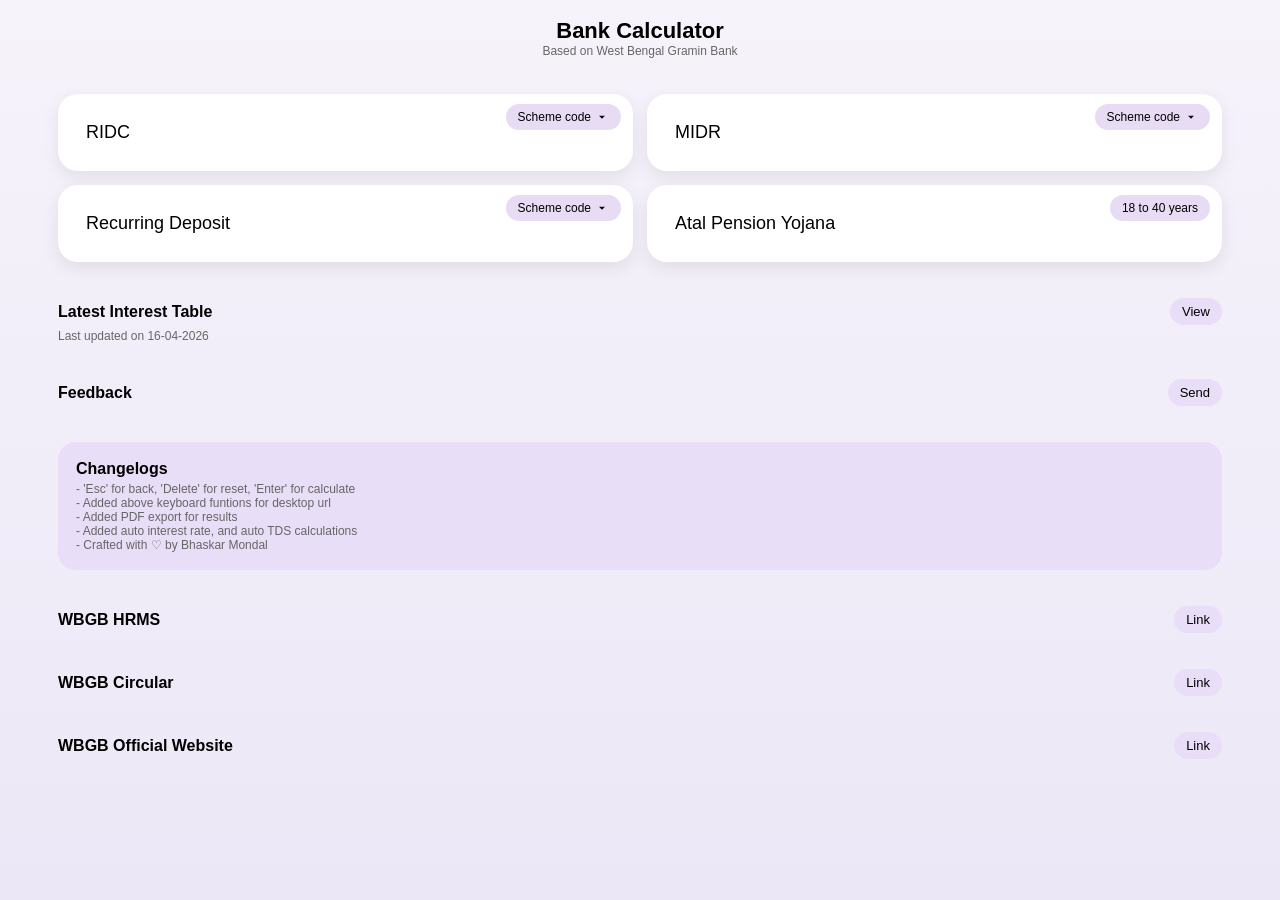
==== index.html @ 8369c268 "Update index.html" ====
<!DOCTYPE html>
<html lang="en">
<head>
<meta charset="UTF-8">
<meta name="viewport" content="width=device-width, initial-scale=1.0">
<title>Bank Calculator</title>

<link rel="stylesheet" href="style/style.css">

<style>
/* Optional: keep slight disabled look */
.option{
    cursor:pointer;
}
/* ======================
INDEX DESKTOP LAYOUT
====================== */

@media (min-width: 1024px){

    body{
        max-width: 1200px;
        margin: auto;
    }  
}
</style>

</head>

<body>

<!-- HEADER -->
<div class="section">
    <div class="banner-title">Bank Calculator</div>
    <div class="subtitle">Based on West Bengal Gramin Bank</div>
</div>

<!-- CALCULATORS -->
<div class="section">
<div class="grid">

    <!-- RIDC -->
    <div class="card-wrapper">
        <a href="ridc.html" class="card">RIDC</a>

        <div class="scheme-chip" onclick="openScheme('RIDC')">
            <span class="label">
                Scheme code
                <svg viewBox="0 0 24 24">
                    <path d="M7 10l5 5 5-5z"></path>
                </svg>
            </span>
        </div>
    </div>

    <!-- MIDR -->
    <div class="card-wrapper">
        <a href="midr.html" class="card">MIDR</a>

        <div class="scheme-chip" onclick="openScheme('MIDR')">
            <span class="label">
                Scheme code
                <svg viewBox="0 0 24 24">
                    <path d="M7 10l5 5 5-5z"></path>
                </svg>
            </span>
        </div>
    </div>

    <!-- RD -->
    <div class="card-wrapper">
        <a href="rd.html" class="card">Recurring Deposit</a>

        <div class="scheme-chip" onclick="openScheme('RD')">
            <span class="label">
                Scheme code
                <svg viewBox="0 0 24 24">
                    <path d="M7 10l5 5 5-5z"></path>
                </svg>
            </span>
        </div>
    </div>

    <!-- APY -->
    <div class="card-wrapper">
        <a href="apy.html" class="card">Atal Pension Yojana</a>

        <div class="scheme-chip">
            <span class="label">18 to 40 years</span>
        </div>
    </div>

</div>
</div>

<!-- INTEREST -->
<div class="section">
    <div class="header-row">
        <div class="title">Latest Interest Table</div>
        <div class="chip" onclick="location.href='interest.html'">View</div>
    </div>
    <div class="ubtitle">Last updated on 16-04-2026</div>
</div>

<!-- FEEDBACK -->
<div class="section">
    <div class="header-row">
        <div class="title">Feedback</div>
        <div class="chip" onclick="location.href='feedback.html'">Send</div>
    </div>
</div>

<!-- CHANGELOGS-->
<div class="section">
    <div class="banner">
        <div class="title">Changelogs</div>
        <div class="ubtitle">
            - 'Esc' for back, 'Delete' for reset, 'Enter' for calculate <br>
            - Added above keyboard funtions for desktop url<br>
            - Added PDF export for results<br>
- Added auto interest rate, and auto TDS calculations<br>
- Crafted with ♡ by Bhaskar Mondal
        </div>
    </div>
</div>

<!-- LINKS -->
<div class="section">
    <div class="header-row">
        <div class="title">WBGB HRMS</div>
        <div class="chip" onclick="window.open('https://hrms.wbgb.bank.in:7506/WBGB/Login.aspx','_blank')">Link</div>
    </div>
</div>

<div class="section">
    <div class="header-row">
        <div class="title">WBGB Circular</div>
        <div class="chip" onclick="window.open('https://drive.google.com/drive/folders/1fTRfM4CqUoirLGzzQ8wpscdkHzXGnoaH','_blank')">Link</div>
    </div>
</div>

<div class="section">
    <div class="header-row">
        <div class="title">WBGB Official Website</div>
        <div class="chip" onclick="window.open('https://www.wbgb.bank.in/','_blank')">Link</div>
    </div>
</div>

<!-- MODAL -->
<div id="schemeModal" class="modal-home">
    <div class="modal-box-home" id="schemeList"></div>
</div>

<script src="script/script.js"></script>

<script>

const schemeData = {

    RIDC: [
        "<strong>TD001</strong> General",
        "<strong>TD002</strong> Staff",
        "<strong>TD003</strong> Senior Citizen",
        "<strong>TD004</strong> Ex-Staff Senior Citizen"
    ],

    MIDR: [
        "<strong>FD001</strong> General",
        "<strong>FD002</strong> Staff",
        "<strong>FD003</strong> Senior Citizen",
        "<strong>FD004</strong> Ex-Staff Senior Citizen"
    ],

    RD: [
        "<strong>RDNEW</strong> General",
        "<strong>RDNST</strong> Staff",
        "<strong>RDSCP</strong> Senior Citizen",
        "<strong>RDSTS</strong> Ex-Staff Senior Citizen"
    ]
};

function openScheme(type){

    let html = "";

    schemeData[type].forEach(val => {
        html += `<div class="option" onclick="closeScheme()">${val}</div>`;
    });

    document.getElementById("schemeList").innerHTML = html;

    schemeModal.style.display = "flex";
}

function closeScheme(){
    schemeModal.style.display = "none";
}

/* CLOSE ON OUTSIDE TAP */
schemeModal.onclick = function(e){
    if(e.target.id === "schemeModal"){
        closeScheme();
    }
};

</script>

</body>
</html>
---- style/style.css ----
body {
    margin: 0;
user-select: none;
    -webkit-user-select: none;
    font-family: 'Roboto', sans-serif;
    background: linear-gradient(180deg,#F6F3FB,#ECE7F6);
min-height: 100vh;
display: flex;
flex-direction: column;
}

.section {
    padding: 18px;
}

.maturity-row{
    position: relative;
    margin-bottom: 10px;
}

.share-btn{
    position: absolute;
    right: 0;
    top: 50%;
    transform: translateY(-69%);

    background:#E8DEF8;
    width:28px;
    height:27px;
    border-radius:50%;

    display:flex;
    align-items:center;
    justify-content:center;
    cursor:pointer;
}

.share-btn svg{
    width:15px;
    height:19px;
    fill:black;
}



..tds-label{
    color:#c62828; /* red */
    font-weight:500;
}

.gain{
    color:#2e7d32; /* green */
}

.loss{
    color:#c62828; /* red */
}

.strong{
    font-weight:700;
}

/* ===== UNIT BOX ===== */
.modal-home{
    position:absolute;
    inset:0;
    background:rgba(0,0,0,0.3);
    display:none;
    align-items:center;
    justify-content:center;
    padding:12px;
    z-index:1000;
}

.modal-box-home{
    background:#fff;
    border-radius:20px;
    width:79%;
    max-width:320px;
    padding:10px;
}
.input-select{
    flex:1.5;
    height:52px;
    padding: 0px 10px 0px 30px;
    border-radius:14px;
    border:1.5px solid #e0e0e0;
    background:#fafafa;
    display:flex;
    align-items:center;
    justify-content:space-between;
    font-size:16px;
    cursor:pointer;
    box-sizing:border-box;
    transform: translateY(3px);
}


/* TEXT */
.input-select span{
    display:flex;
    align-items:center;
}

/* ARROW */
.input-select svg{
    width:18px;
    height:18px;
    fill:#7a6aa6;
}

/* HIDE SELECT */
#unit{
    display:none;
}

/* ===== MODAL ===== */
.modal{
    position:absolute;
    inset:0;
    background:rgba(0,0,0,0.3);
    display:none;
    align-items:center;
    justify-content:right;
    padding:12px;
    z-index:1000;
}

.modal-box{
    background:#fff;
    border-radius:20px;
    width:50%;
    max-width:320px;
    padding:10px;
}

.option{
    display:flex;
    align-items:center;
    gap:12px;
    padding:16px;
    border-radius:14px;
}

.option.active{
    background:#E8DEF8;
    color:#4a3a9c;
}

.icon{
    width:22px;
    height:22px;
    visibility:hidden;
}

.option.active .icon{
    visibility:visible;
}

.icon svg{
    fill:#4a3a9c;
}

/* ===== MATURITY CHIP ===== */
.maturity-chip {
    background: #E8DEF8;
    color: black;
    padding: 5px 14px;
    border-radius: 20px;
    font-size: 13px;
    font-weight: 400;
    display: inline-block;
    margin-bottom: 10px;
}

/* GLOBAL TOUCH FIX */
html, body, * {
    -webkit-tap-highlight-color: transparent;
}

.card-wrapper {
position: relative;
}
.card {
    background: #FFF;
    padding: 28px;
    text-align: left;
    display: block;
    border-radius: 20px;
    text-decoration: none;
    color: #000;
    font-weight: 510;
    font-size: 18px;
    box-shadow: 0 6px 18px rgba(0,0,0,0.08);
    transition: 0.15s;
}

.card:active {
    transform: scale(0.96);
}

.card.disabled {
    opacity: 0.4;
    }
    
/* invisible select over chip */
.scheme-chip select {
position: absolute;
inset: 0;
width: 100%;
height: 100%;
opacity: 0;

cursor: pointer;
}

/* BUTTON CHIP */
.chip {
background: #e8dcf5;
padding: 6px 14px;
border-radius: 20px;
font-size: 12px;
color: black;
cursor: pointer;
}
.label {
      display: inline-flex;
      align-items: center;
      gap: 4px; /* space between text and arrow */
      cursor: pointer;
      
    }

    .label svg {
      width: 14px;
      height: 14px;
        align-items: right;
      fill: currentColor; /* matches text color */
    }

    .label:hover {
      color: black;
    }
    
    .card-wrapper {
    position: relative;
}

.scheme-chip {
    position: absolute;
    top: 10px;
    right: 12px;
    background: #e8dcf5;
    border-radius: 20px;
    padding: 6px 12px;
    font-size: 12px;
    cursor: pointer;
}

.scheme-text {
    color: #6b4fa3;
}

.scheme-menu {
    display: none;
    position: absolute;
    top: 35px;
    right: 0;
    background: #e8dcf5;
    border-radius: 12px;
    overflow: hidden;
    box-shadow: 0 5px 15px rgba(0,0,0,0.1);
    z-index: 999;
}

.scheme-menu div {
    padding: 10px 14px;
}

.scheme-menu div:hover {
    background: #d8c7f0;
}


.seg.disabled {
    opacity: 0.4;
    pointer-events: none; /* blocks clicks */
    cursor: not-allowed;
}


/* ======================
BANNER
====================== */
.banner {
    background: #E8DEF8;
    padding: 18px;
    border-radius: 18px;
}

.banner-title {
    font-weight: 600;
    font-size: 22px;
    text-align: center;
}

.subtitle {
    font-size: 12px;
    color: #666;
    text-align: center;
}

.ubtitle {
    font-size: 12px;
    color: #666;
    margin-top: 4px;
}

/* ======================
GRID (INDEX)
====================== */
.grid {
    display: grid;
    grid-template-columns: 1fr 1fr;
    gap: 14px;
}

/* ======================
TOPBAR
====================== */

.topbar {
    position: relative;
    padding: 18px;
    text-align: center;
    font-weight: 500;
    font-size: 16px;
}

.back {
    position: absolute;
    left: 16px;
    top: 50%;
    transform: translateY(-50%);
}

/* ======================
SURFACE (CARD)
====================== */
.surface {
    background: white;
    padding: 20px;
    border-radius: 20px;
    margin-bottom: 16px;
    box-shadow: 0 6px 20px rgba(0,0,0,0.05);
}

/* ======================
HEADER ROW
====================== */
.header-row {
    display: flex;
    justify-content: space-between;
    align-items: center;
}

.title {
    font-weight: 600;
    font-size: 16px;
}

.chip {
    background: #E8DEF8;
    padding: 6px 12px;
    border-radius: 20px;
    font-size: 13px;
}

/* ======================
INPUTS
====================== */
label {
    margin-top: 14px;
    display: block;
    font-size: 13px;
}

input, select {
    width: 100%;
    box-sizing: border-box;
    padding: 14px;
    margin-top: 6px;
    border-radius: 14px;
    border: 1.5px solid #e0e0e0;
    background: #fafafa;
    font-size: 16px; /* prevent zoom */
}

input::placeholder {
    color: #999;
}

input:focus, select:focus {
    outline: none;
    border: 1.5px solid #6750A4;
    background: #fff;
}

/* ======================
ROW (RESPONSIVE)
====================== */
.row {
    display: flex;
    gap: 12px;
    flex-wrap: wrap;
    display:flex;
    gap:10px;
    align-items:center;
}

.row input {
    flex:2;
    height:52px;
    padding:0 16px;
    border-radius:14px;
    border:1.5px solid #e0e0e0;
    background:#fafafa;
    font-size:16px;
    box-sizing:border-box;
}

.row select {
    flex: 1 1 35%;
    min-width: 110px;
    height: 48px;
}

/* ======================
ARROW DOWN SYMBOL
====================== */
select {
    appearance: none;
    -webkit-appearance: none;
    -moz-appearance: none;

    background: #fafafa url("data:image/svg+xml;utf8,<svg fill='%236750A4' height='20' viewBox='0 0 24 24' width='20' xmlns='http://www.w3.org/2000/svg'><path d='M7 10l5 5 5-5z'/></svg>") no-repeat right 12px center;

    background-size: 18px;
    padding-right: 40px;
}

/* ======================
SEGMENTED BUTTONS
====================== */
.segmented {
    display: flex;
    flex-wrap: wrap;
    background: #eee;
    border-radius: 30px;
    overflow: hidden;
    margin-top: 6px;
}

.seg {
    flex: 1;
    padding: 12px;
    text-align: center;
    border: none;
    background: transparent;
    font-size: 14px;
}

.seg.active {
    background: #E8DEF8;
    color: #4a3a9c;
    font-weight: 470;
}


/* ======================
BUTTONS
====================== */

.btn-group {
    display: flex;
    gap: 12px;
    margin-top: 20px;
}

.btn {
    flex: 1;
    padding: 16px;
    border-radius: 28px;
    border: none;
    font-size: 15px;
}

.btn.primary {
    background: #6750A4;
    color: white;
}

.btn.outline {
    border: 2px solid #6750A4;
    background: transparent;
    color: #6750A4;
}

.btn:active {
    transform: scale(0.96);
}

/* ======================
RESULT
====================== */

.result-line {
    display: flex;
    justify-content: space-between;
    margin-top: 10px;
}

/* ======================
SNACKBAR (ERROR)
====================== */

#snackbar {
    visibility: hidden;
    min-width: 250px;
    max-width: 90%;
    background: #6750A4;
    color: #fff;
    text-align: center;
    border-radius: 16px;
    padding: 14px 16px;
    position: fixed;
    left: 50%;
    top: 20px;
    transform: translateX(-50%);
    font-size: 15px;
    font-weight: 510;
    z-index: 999;
    opacity: 0;
    transition: all 0.3s ease;
}

#snackbar.show {
    visibility: visible;
    opacity: 1;
    top: 36px;
}

/* ======================
MOBILE OPTIMIZATION
====================== */

@media (max-width: 420px) {

    .grid {
        grid-template-columns: 1fr;
    }

    .section {
        padding: 12px;
    }

    .surface {
        padding: 18px;
        border-radius: 18px;
    }

    .banner {
        padding: 16px;
    }

    .title {
        font-size: 15px;
    }

    .btn {
        padding: 14px;
    }
}
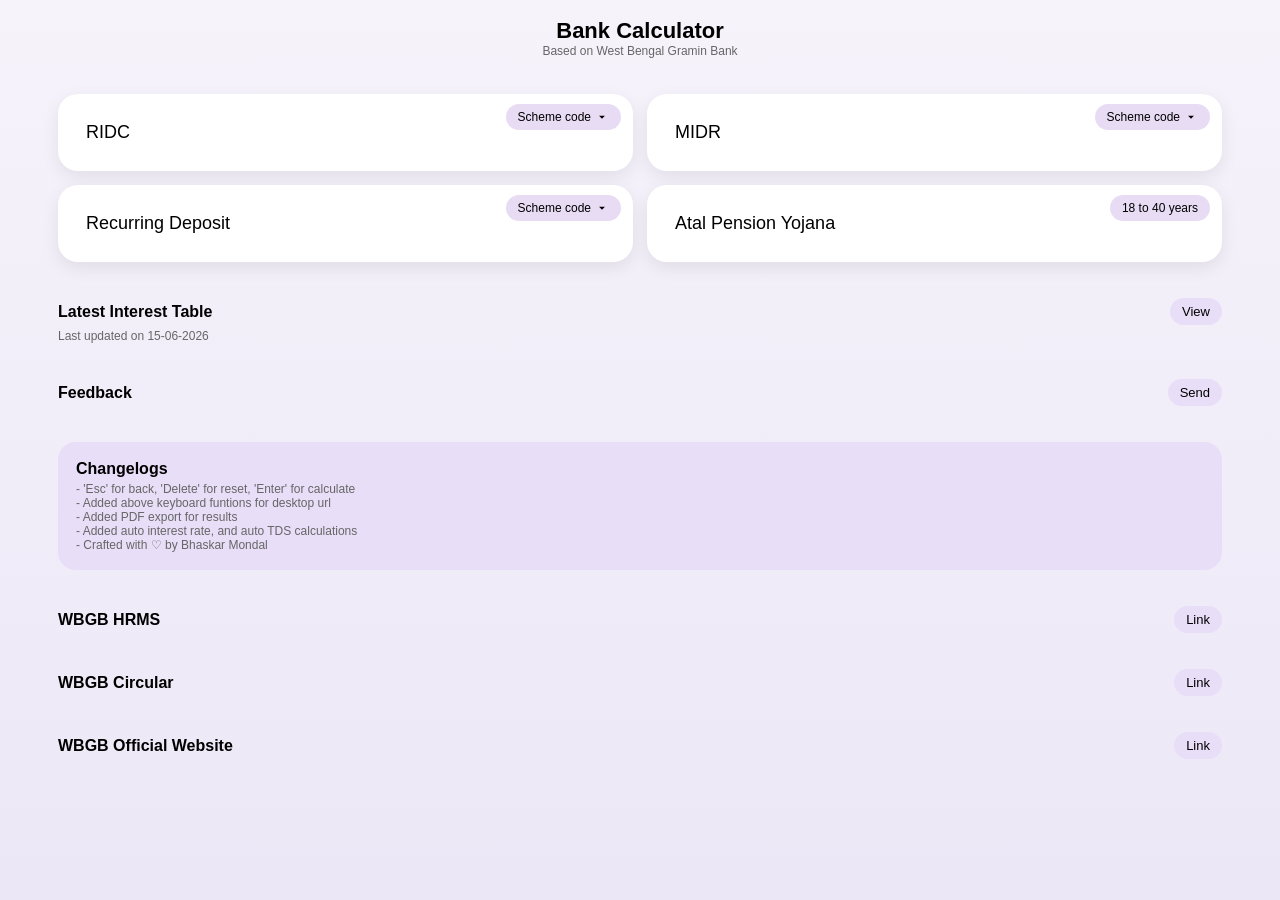
==== commit 7438ff6e: "Update index.html" ====
--- a/index.html
+++ b/index.html
@@ -99,7 +99,7 @@
         <div class="title">Latest Interest Table</div>
         <div class="chip" onclick="location.href='interest.html'">View</div>
     </div>
-    <div class="ubtitle">Last updated on 16-04-2026</div>
+    <div class="ubtitle">Last updated on 15-06-2026</div>
 </div>
 
 <!-- FEEDBACK -->
--- a/style/style.css
+++ b/style/style.css
@@ -61,13 +61,14 @@
 }
 
 /* ===== UNIT BOX ===== */
+
 .modal-home{
     position:absolute;
     inset:0;
     background:rgba(0,0,0,0.3);
     display:none;
-    align-items:center;
     justify-content:center;
+align-items:center;
     padding:12px;
     z-index:1000;
 }
@@ -116,23 +117,36 @@
 
 /* ===== MODAL ===== */
 .modal{
-    position:absolute;
-    inset:0;
-    background:rgba(0,0,0,0.3);
-    display:none;
-    align-items:center;
-    justify-content:right;
-    padding:12px;
-    z-index:1000;
+    position: absolute;
+    inset: 0;
+    background: rgba(0,0,0,0.3);
+    display: none;
+    align-items: center;
+    justify-content: flex-end;
+    padding: 12px;
+    z-index: 1000;
 }
 
 .modal-box{
-    background:#fff;
-    border-radius:20px;
-    width:50%;
-    max-width:320px;
-    padding:10px;
-}
+    background: #fff;
+    border-radius: 20px;
+    width: 50%;
+    max-width: 320px;
+    padding: 10px;
+}
+
+@media (min-width: 768px){
+    .modal{
+        justify-content: center;
+        align-items: center;
+    }
+
+    .modal-box{
+        width: 80%;
+    }
+}
+
+
 
 .option{
     display:flex;
@@ -580,4 +594,10 @@
     .btn {
         padding: 14px;
     }
+}
+
+.row input:focus {
+    outline: none;
+    border: 1.5px solid #6750A4;
+    background: #fff;
 }
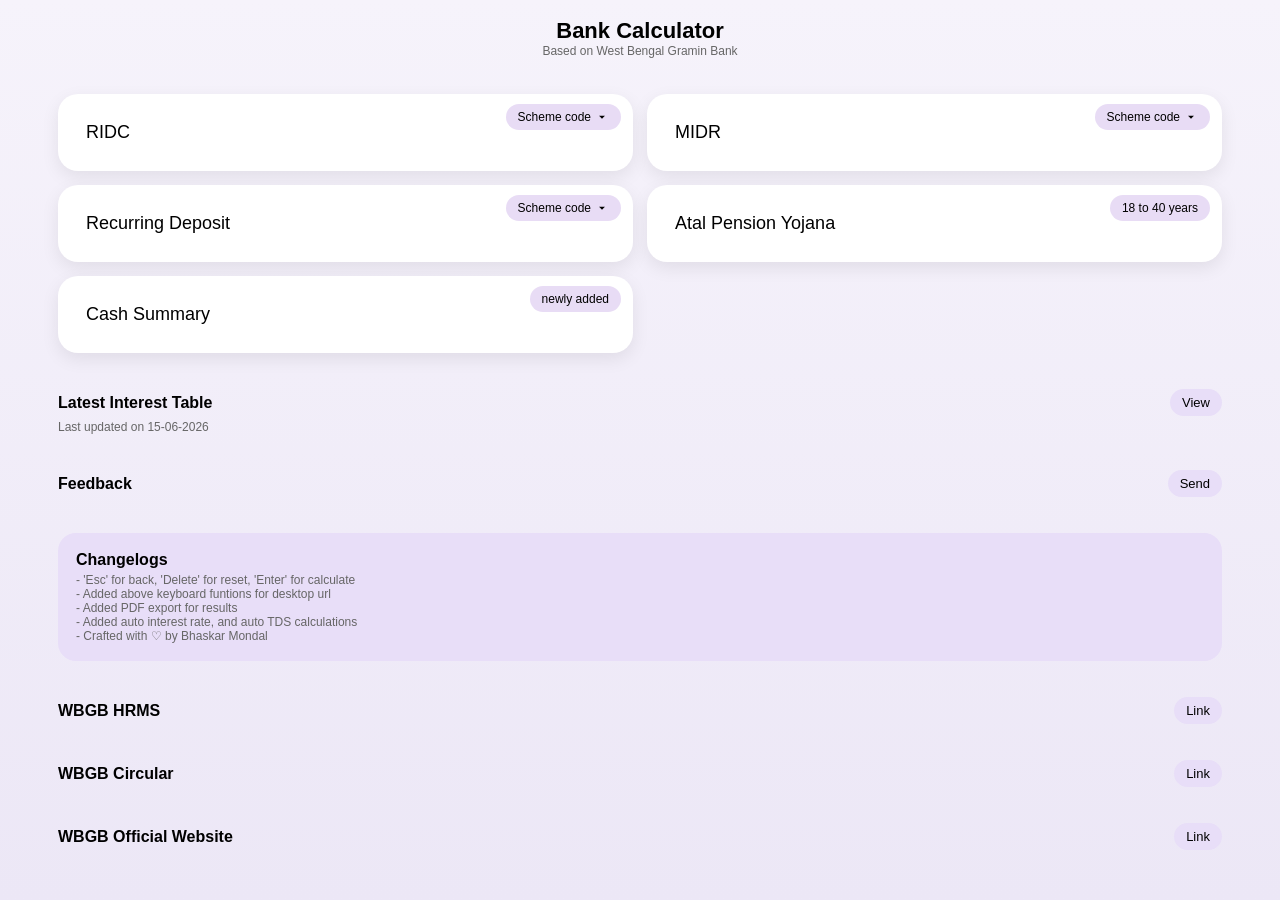
==== commit 2fdc7419: "Update index.html" ====
--- a/index.html
+++ b/index.html
@@ -89,7 +89,14 @@
             <span class="label">18 to 40 years</span>
         </div>
     </div>
-
+    <!-- CASH -->
+    <div class="card-wrapper">
+        <a href="cash.html" class="card">Cash Summary</a>
+
+        <div class="scheme-chip">
+            <span class="label">newly added</span>
+        </div>
+    </div>
 </div>
 </div>
 
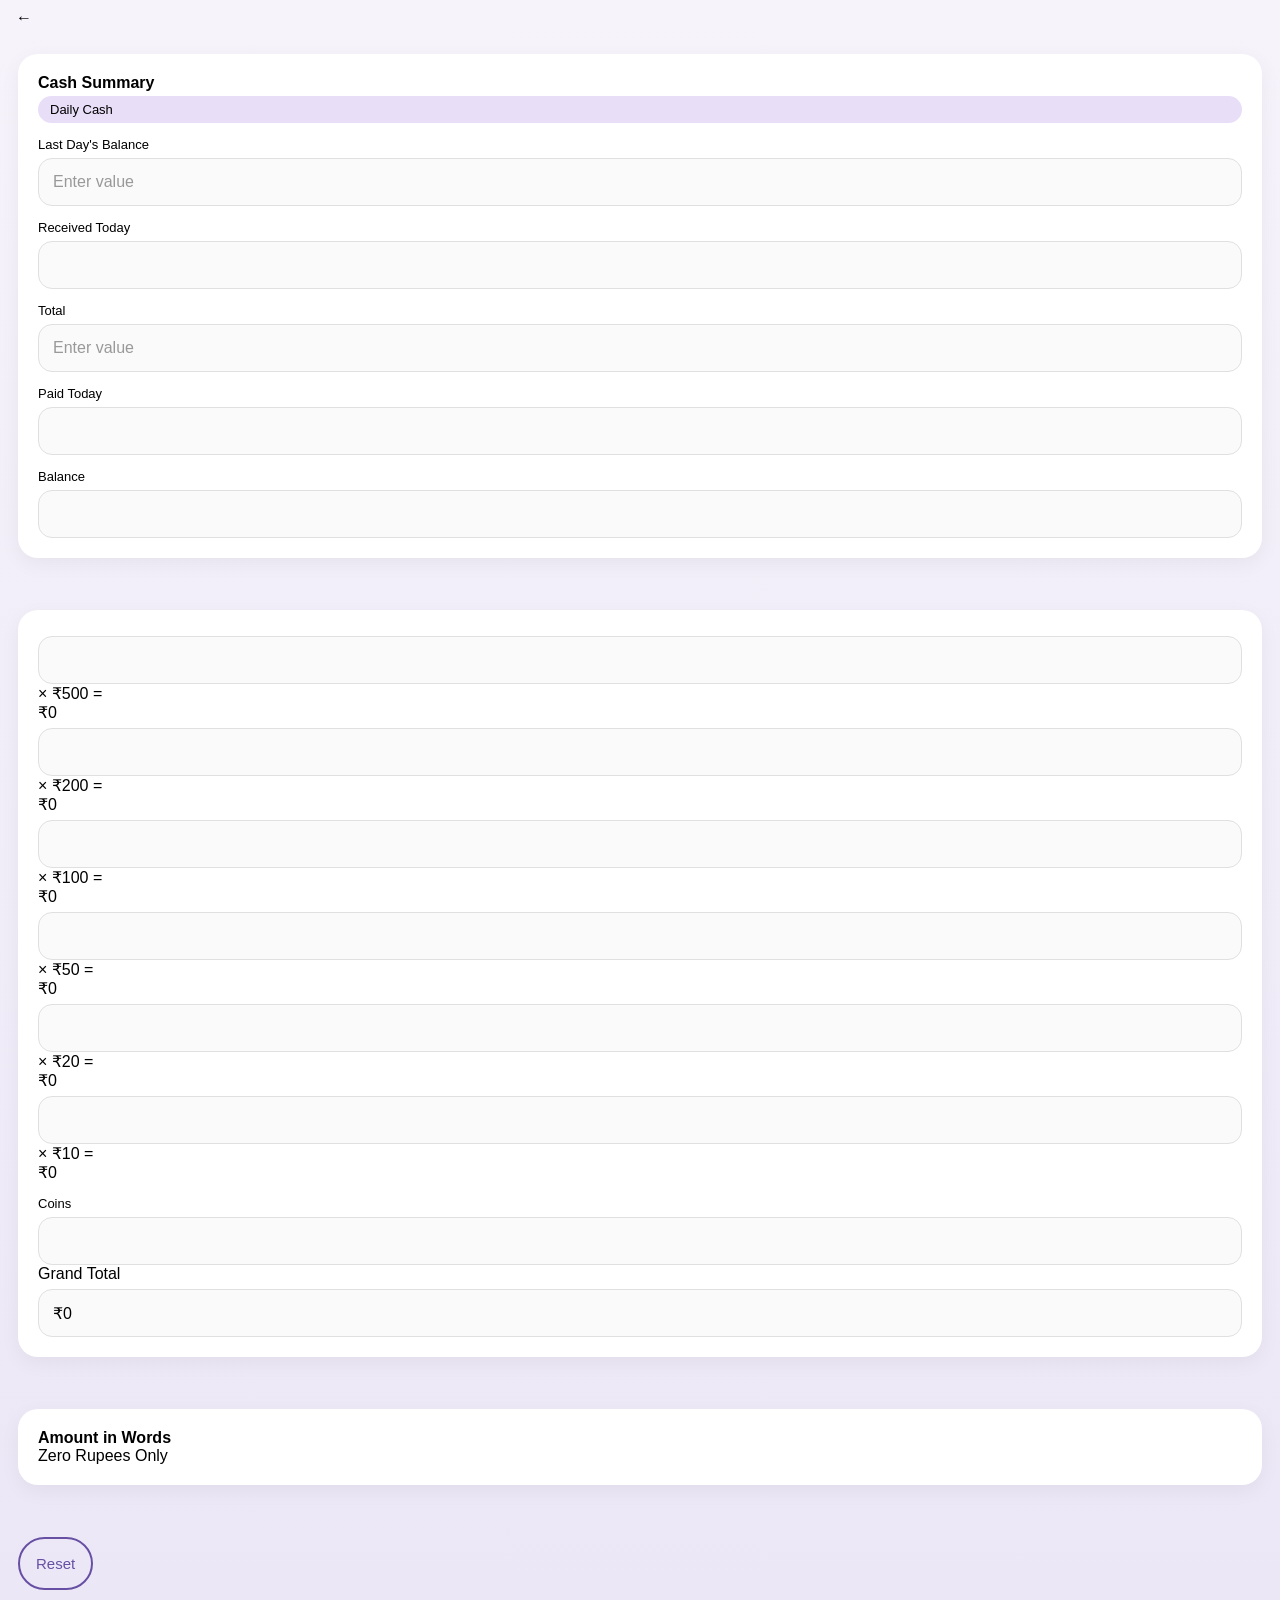
==== commit d8f5c6b0: "Add files via upload" ====
--- a/index.html
+++ b/index.html
@@ -1,216 +1,310 @@
 <!DOCTYPE html>
 <html lang="en">
+
 <head>
+
 <meta charset="UTF-8">
 <meta name="viewport" content="width=device-width, initial-scale=1.0">
-<title>Bank Calculator</title>
+
+<title>Cash Summary</title>
 
 <link rel="stylesheet" href="style/style.css">
-
-<style>
-/* Optional: keep slight disabled look */
-.option{
-    cursor:pointer;
-}
-/* ======================
-INDEX DESKTOP LAYOUT
-====================== */
-
-@media (min-width: 1024px){
-
-    body{
-        max-width: 1200px;
-        margin: auto;
-    }  
-}
-</style>
+<link rel="stylesheet" href="style/cash-summary.css">
 
 </head>
 
 <body>
 
-<!-- HEADER -->
+<div class="topbar">
+
+<div class="back" onclick="history.back()">
+←
+</div>
+
+
+</div>
+
+
+<!-- SUMMARY -->
+
 <div class="section">
-    <div class="banner-title">Bank Calculator</div>
-    <div class="subtitle">Based on West Bengal Gramin Bank</div>
-</div>
-
-<!-- CALCULATORS -->
+
+<div class="surface">
+
+<div class="summary-header">
+
+<div>
+
+<div class="title">
+Cash Summary
+</div>
+
+<div class="ubtitle">
+<span id="todayDate"></span>
+</div>
+
+</div>
+
+<div class="chip">
+Daily Cash
+</div>
+
+</div>
+
+
+<div class="summary-row">
+
+<label>Last Day's Balance</label>
+
+<input
+id="lastBalance"
+type="number"
+placeholder="Enter value"
+inputmode="numeric">
+
+</div>
+
+
+<div class="summary-row">
+
+<label>Received Today</label>
+
+<input
+id="receivedToday"
+class="output"
+type="text"
+value=""
+readonly>
+
+</div>
+
+
+<div class="summary-row">
+
+<label>Total</label>
+
+<input
+id="totalCash"
+type="number"
+placeholder="Enter value"
+inputmode="numeric">
+
+</div>
+
+
+<div class="summary-row">
+
+<label>Paid Today</label>
+
+<input
+id="paidToday"
+class="output"
+type="text"
+value=""
+readonly>
+
+</div>
+
+
+<div class="summary-row balance">
+
+<label>Balance</label>
+
+<input
+id="balance"
+class="output total-output"
+type="text"
+value=""
+readonly>
+
+</div>
+
+</div>
+
+</div>
+
+
+
+<!-- DENOMINATION -->
+
 <div class="section">
-<div class="grid">
-
-    <!-- RIDC -->
-    <div class="card-wrapper">
-        <a href="ridc.html" class="card">RIDC</a>
-
-        <div class="scheme-chip" onclick="openScheme('RIDC')">
-            <span class="label">
-                Scheme code
-                <svg viewBox="0 0 24 24">
-                    <path d="M7 10l5 5 5-5z"></path>
-                </svg>
-            </span>
-        </div>
-    </div>
-
-    <!-- MIDR -->
-    <div class="card-wrapper">
-        <a href="midr.html" class="card">MIDR</a>
-
-        <div class="scheme-chip" onclick="openScheme('MIDR')">
-            <span class="label">
-                Scheme code
-                <svg viewBox="0 0 24 24">
-                    <path d="M7 10l5 5 5-5z"></path>
-                </svg>
-            </span>
-        </div>
-    </div>
-
-    <!-- RD -->
-    <div class="card-wrapper">
-        <a href="rd.html" class="card">Recurring Deposit</a>
-
-        <div class="scheme-chip" onclick="openScheme('RD')">
-            <span class="label">
-                Scheme code
-                <svg viewBox="0 0 24 24">
-                    <path d="M7 10l5 5 5-5z"></path>
-                </svg>
-            </span>
-        </div>
-    </div>
-
-    <!-- APY -->
-    <div class="card-wrapper">
-        <a href="apy.html" class="card">Atal Pension Yojana</a>
-
-        <div class="scheme-chip">
-            <span class="label">18 to 40 years</span>
-        </div>
-    </div>
-    <!-- CASH -->
-    <div class="card-wrapper">
-        <a href="cash.html" class="card">Cash Summary</a>
-
-        <div class="scheme-chip">
-            <span class="label">newly added</span>
-        </div>
-    </div>
-</div>
-</div>
-
-<!-- INTEREST -->
+
+<div class="surface">
+
+<div class="title">
+
+
+</div>
+
+
+<div class="note-row">
+
+<input id="n500" type="number" inputmode="numeric">
+
+<span>×</span>
+
+<span>₹500</span>
+
+<span>=</span>
+
+<div id="a500" class="amount">₹0</div>
+
+</div>
+
+
+<div class="note-row">
+
+<input id="n200" type="number" inputmode="numeric">
+
+<span>×</span>
+
+<span>₹200</span>
+
+<span>=</span>
+
+<div id="a200" class="amount">₹0</div>
+
+</div>
+
+
+<div class="note-row">
+
+<input id="n100" type="number" inputmode="numeric">
+
+<span>×</span>
+
+<span>₹100</span>
+
+<span>=</span>
+
+<div id="a100" class="amount">₹0</div>
+
+</div>
+
+
+<div class="note-row">
+
+<input id="n50" type="number" inputmode="numeric">
+
+<span>×</span>
+
+<span>₹50</span>
+
+<span>=</span>
+
+<div id="a50" class="amount">₹0</div>
+
+</div>
+
+
+<div class="note-row">
+
+<input id="n20" type="number" inputmode="numeric">
+
+<span>×</span>
+
+<span>₹20</span>
+
+<span>=</span>
+
+<div id="a20" class="amount">₹0</div>
+
+</div>
+
+
+<div class="note-row">
+
+<input id="n10" type="number" inputmode="numeric">
+
+<span>×</span>
+
+<span>₹10</span>
+
+<span>=</span>
+
+<div id="a10" class="amount">₹0</div>
+
+</div>
+
+
+<div class="coin-row">
+
+<label>Coins</label>
+
+<input
+id="coins"
+type="number"
+placeholder=""
+inputmode="numeric">
+
+</div>
+
+
+<div class="grand-row">
+
+<span>
+
+Grand Total
+
+</span>
+
+<input
+id="grandTotal"
+class="output total-output"
+type="text"
+value="₹0"
+readonly>
+
+</div>
+
+</div>
+
+</div>
+
+
+
+<!-- WORDS -->
+
 <div class="section">
-    <div class="header-row">
-        <div class="title">Latest Interest Table</div>
-        <div class="chip" onclick="location.href='interest.html'">View</div>
-    </div>
-    <div class="ubtitle">Last updated on 15-06-2026</div>
-</div>
-
-<!-- FEEDBACK -->
+
+<div class="surface">
+
+<div class="title">
+
+Amount in Words
+
+</div>
+
+<div
+id="amountWords"
+class="words">
+
+Zero Rupees Only
+
+</div>
+
+</div>
+
+</div>
+
+
+
+<!-- RESET -->
+
 <div class="section">
-    <div class="header-row">
-        <div class="title">Feedback</div>
-        <div class="chip" onclick="location.href='feedback.html'">Send</div>
-    </div>
-</div>
-
-<!-- CHANGELOGS-->
-<div class="section">
-    <div class="banner">
-        <div class="title">Changelogs</div>
-        <div class="ubtitle">
-            - 'Esc' for back, 'Delete' for reset, 'Enter' for calculate <br>
-            - Added above keyboard funtions for desktop url<br>
-            - Added PDF export for results<br>
-- Added auto interest rate, and auto TDS calculations<br>
-- Crafted with ♡ by Bhaskar Mondal
-        </div>
-    </div>
-</div>
-
-<!-- LINKS -->
-<div class="section">
-    <div class="header-row">
-        <div class="title">WBGB HRMS</div>
-        <div class="chip" onclick="window.open('https://hrms.wbgb.bank.in:7506/WBGB/Login.aspx','_blank')">Link</div>
-    </div>
-</div>
-
-<div class="section">
-    <div class="header-row">
-        <div class="title">WBGB Circular</div>
-        <div class="chip" onclick="window.open('https://drive.google.com/drive/folders/1fTRfM4CqUoirLGzzQ8wpscdkHzXGnoaH','_blank')">Link</div>
-    </div>
-</div>
-
-<div class="section">
-    <div class="header-row">
-        <div class="title">WBGB Official Website</div>
-        <div class="chip" onclick="window.open('https://www.wbgb.bank.in/','_blank')">Link</div>
-    </div>
-</div>
-
-<!-- MODAL -->
-<div id="schemeModal" class="modal-home">
-    <div class="modal-box-home" id="schemeList"></div>
-</div>
-
-<script src="script/script.js"></script>
-
-<script>
-
-const schemeData = {
-
-    RIDC: [
-        "<strong>TD001</strong> General",
-        "<strong>TD002</strong> Staff",
-        "<strong>TD003</strong> Senior Citizen",
-        "<strong>TD004</strong> Ex-Staff Senior Citizen"
-    ],
-
-    MIDR: [
-        "<strong>FD001</strong> General",
-        "<strong>FD002</strong> Staff",
-        "<strong>FD003</strong> Senior Citizen",
-        "<strong>FD004</strong> Ex-Staff Senior Citizen"
-    ],
-
-    RD: [
-        "<strong>RDNEW</strong> General",
-        "<strong>RDNST</strong> Staff",
-        "<strong>RDSCP</strong> Senior Citizen",
-        "<strong>RDSTS</strong> Ex-Staff Senior Citizen"
-    ]
-};
-
-function openScheme(type){
-
-    let html = "";
-
-    schemeData[type].forEach(val => {
-        html += `<div class="option" onclick="closeScheme()">${val}</div>`;
-    });
-
-    document.getElementById("schemeList").innerHTML = html;
-
-    schemeModal.style.display = "flex";
-}
-
-function closeScheme(){
-    schemeModal.style.display = "none";
-}
-
-/* CLOSE ON OUTSIDE TAP */
-schemeModal.onclick = function(e){
-    if(e.target.id === "schemeModal"){
-        closeScheme();
-    }
-};
-
-</script>
+
+<button
+class="btn outline"
+id="resetBtn">
+
+Reset
+
+</button>
+
+</div>
+
+<script src="script/cash-summary.js"></script>
 
 </body>
+
 </html>
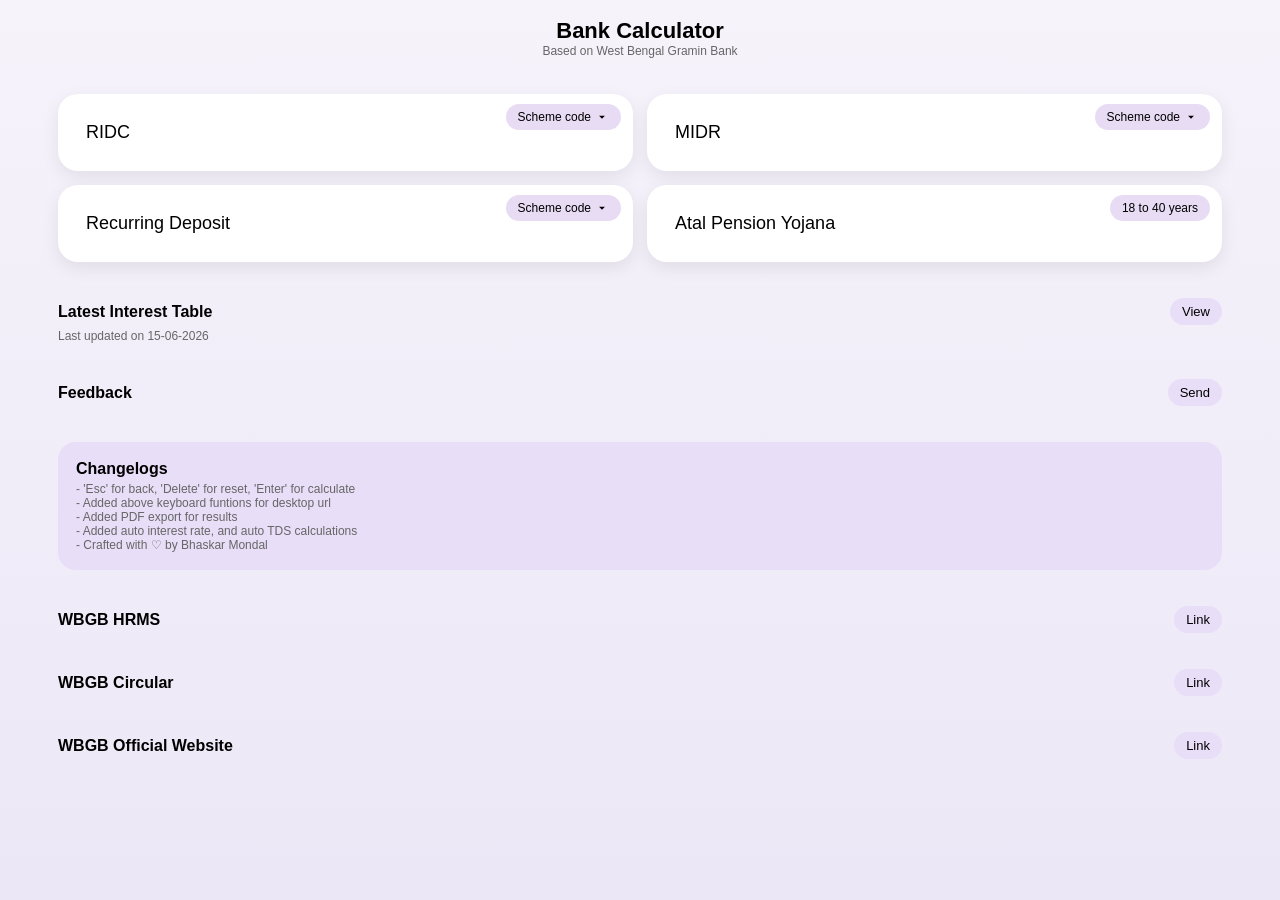
==== commit 3281634c: "Add files via upload" ====
--- a/index.html
+++ b/index.html
@@ -1,310 +1,209 @@
 <!DOCTYPE html>
 <html lang="en">
-
 <head>
-
 <meta charset="UTF-8">
 <meta name="viewport" content="width=device-width, initial-scale=1.0">
-
-<title>Cash Summary</title>
+<title>Bank Calculator</title>
 
 <link rel="stylesheet" href="style/style.css">
-<link rel="stylesheet" href="style/cash-summary.css">
+
+<style>
+/* Optional: keep slight disabled look */
+.option{
+    cursor:pointer;
+}
+/* ======================
+INDEX DESKTOP LAYOUT
+====================== */
+
+@media (min-width: 1024px){
+
+    body{
+        max-width: 1200px;
+        margin: auto;
+    }  
+}
+</style>
 
 </head>
 
 <body>
 
-<div class="topbar">
-
-<div class="back" onclick="history.back()">
-←
-</div>
-
-
-</div>
-
-
-<!-- SUMMARY -->
-
-<div class="section">
-
-<div class="surface">
-
-<div class="summary-header">
-
-<div>
-
-<div class="title">
-Cash Summary
-</div>
-
-<div class="ubtitle">
-<span id="todayDate"></span>
-</div>
-
-</div>
-
-<div class="chip">
-Daily Cash
-</div>
-
-</div>
-
-
-<div class="summary-row">
-
-<label>Last Day's Balance</label>
-
-<input
-id="lastBalance"
-type="number"
-placeholder="Enter value"
-inputmode="numeric">
-
-</div>
-
-
-<div class="summary-row">
-
-<label>Received Today</label>
-
-<input
-id="receivedToday"
-class="output"
-type="text"
-value=""
-readonly>
-
-</div>
-
-
-<div class="summary-row">
-
-<label>Total</label>
-
-<input
-id="totalCash"
-type="number"
-placeholder="Enter value"
-inputmode="numeric">
-
-</div>
-
-
-<div class="summary-row">
-
-<label>Paid Today</label>
-
-<input
-id="paidToday"
-class="output"
-type="text"
-value=""
-readonly>
-
-</div>
-
-
-<div class="summary-row balance">
-
-<label>Balance</label>
-
-<input
-id="balance"
-class="output total-output"
-type="text"
-value=""
-readonly>
-
-</div>
-
-</div>
-
-</div>
-
-
-
-<!-- DENOMINATION -->
-
-<div class="section">
-
-<div class="surface">
-
-<div class="title">
-
-
-</div>
-
-
-<div class="note-row">
-
-<input id="n500" type="number" inputmode="numeric">
-
-<span>×</span>
-
-<span>₹500</span>
-
-<span>=</span>
-
-<div id="a500" class="amount">₹0</div>
-
-</div>
-
-
-<div class="note-row">
-
-<input id="n200" type="number" inputmode="numeric">
-
-<span>×</span>
-
-<span>₹200</span>
-
-<span>=</span>
-
-<div id="a200" class="amount">₹0</div>
-
-</div>
-
-
-<div class="note-row">
-
-<input id="n100" type="number" inputmode="numeric">
-
-<span>×</span>
-
-<span>₹100</span>
-
-<span>=</span>
-
-<div id="a100" class="amount">₹0</div>
-
-</div>
-
-
-<div class="note-row">
-
-<input id="n50" type="number" inputmode="numeric">
-
-<span>×</span>
-
-<span>₹50</span>
-
-<span>=</span>
-
-<div id="a50" class="amount">₹0</div>
-
-</div>
-
-
-<div class="note-row">
-
-<input id="n20" type="number" inputmode="numeric">
-
-<span>×</span>
-
-<span>₹20</span>
-
-<span>=</span>
-
-<div id="a20" class="amount">₹0</div>
-
-</div>
-
-
-<div class="note-row">
-
-<input id="n10" type="number" inputmode="numeric">
-
-<span>×</span>
-
-<span>₹10</span>
-
-<span>=</span>
-
-<div id="a10" class="amount">₹0</div>
-
-</div>
-
-
-<div class="coin-row">
-
-<label>Coins</label>
-
-<input
-id="coins"
-type="number"
-placeholder=""
-inputmode="numeric">
-
-</div>
-
-
-<div class="grand-row">
-
-<span>
-
-Grand Total
-
-</span>
-
-<input
-id="grandTotal"
-class="output total-output"
-type="text"
-value="₹0"
-readonly>
-
-</div>
-
-</div>
-
-</div>
-
-
-
-<!-- WORDS -->
-
-<div class="section">
-
-<div class="surface">
-
-<div class="title">
-
-Amount in Words
-
-</div>
-
-<div
-id="amountWords"
-class="words">
-
-Zero Rupees Only
-
-</div>
-
-</div>
-
-</div>
-
-
-
-<!-- RESET -->
-
-<div class="section">
-
-<button
-class="btn outline"
-id="resetBtn">
-
-Reset
-
-</button>
-
-</div>
-
-<script src="script/cash-summary.js"></script>
+<!-- HEADER -->
+<div class="section">
+    <div class="banner-title">Bank Calculator</div>
+    <div class="subtitle">Based on West Bengal Gramin Bank</div>
+</div>
+
+<!-- CALCULATORS -->
+<div class="section">
+<div class="grid">
+
+    <!-- RIDC -->
+    <div class="card-wrapper">
+        <a href="ridc.html" class="card">RIDC</a>
+
+        <div class="scheme-chip" onclick="openScheme('RIDC')">
+            <span class="label">
+                Scheme code
+                <svg viewBox="0 0 24 24">
+                    <path d="M7 10l5 5 5-5z"></path>
+                </svg>
+            </span>
+        </div>
+    </div>
+
+    <!-- MIDR -->
+    <div class="card-wrapper">
+        <a href="midr.html" class="card">MIDR</a>
+
+        <div class="scheme-chip" onclick="openScheme('MIDR')">
+            <span class="label">
+                Scheme code
+                <svg viewBox="0 0 24 24">
+                    <path d="M7 10l5 5 5-5z"></path>
+                </svg>
+            </span>
+        </div>
+    </div>
+
+    <!-- RD -->
+    <div class="card-wrapper">
+        <a href="rd.html" class="card">Recurring Deposit</a>
+
+        <div class="scheme-chip" onclick="openScheme('RD')">
+            <span class="label">
+                Scheme code
+                <svg viewBox="0 0 24 24">
+                    <path d="M7 10l5 5 5-5z"></path>
+                </svg>
+            </span>
+        </div>
+    </div>
+
+    <!-- APY -->
+    <div class="card-wrapper">
+        <a href="apy.html" class="card">Atal Pension Yojana</a>
+
+        <div class="scheme-chip">
+            <span class="label">18 to 40 years</span>
+        </div>
+    </div>
+
+</div>
+</div>
+
+<!-- INTEREST -->
+<div class="section">
+    <div class="header-row">
+        <div class="title">Latest Interest Table</div>
+        <div class="chip" onclick="location.href='interest.html'">View</div>
+    </div>
+    <div class="ubtitle">Last updated on 15-06-2026</div>
+</div>
+
+<!-- FEEDBACK -->
+<div class="section">
+    <div class="header-row">
+        <div class="title">Feedback</div>
+        <div class="chip" onclick="location.href='feedback.html'">Send</div>
+    </div>
+</div>
+
+<!-- CHANGELOGS-->
+<div class="section">
+    <div class="banner">
+        <div class="title">Changelogs</div>
+        <div class="ubtitle">
+            - 'Esc' for back, 'Delete' for reset, 'Enter' for calculate <br>
+            - Added above keyboard funtions for desktop url<br>
+            - Added PDF export for results<br>
+- Added auto interest rate, and auto TDS calculations<br>
+- Crafted with ♡ by Bhaskar Mondal
+        </div>
+    </div>
+</div>
+
+<!-- LINKS -->
+<div class="section">
+    <div class="header-row">
+        <div class="title">WBGB HRMS</div>
+        <div class="chip" onclick="window.open('https://hrms.wbgb.bank.in:7506/WBGB/Login.aspx','_blank')">Link</div>
+    </div>
+</div>
+
+<div class="section">
+    <div class="header-row">
+        <div class="title">WBGB Circular</div>
+        <div class="chip" onclick="window.open('https://drive.google.com/drive/folders/1fTRfM4CqUoirLGzzQ8wpscdkHzXGnoaH','_blank')">Link</div>
+    </div>
+</div>
+
+<div class="section">
+    <div class="header-row">
+        <div class="title">WBGB Official Website</div>
+        <div class="chip" onclick="window.open('https://www.wbgb.bank.in/','_blank')">Link</div>
+    </div>
+</div>
+
+<!-- MODAL -->
+<div id="schemeModal" class="modal-home">
+    <div class="modal-box-home" id="schemeList"></div>
+</div>
+
+<script src="script/script.js"></script>
+
+<script>
+
+const schemeData = {
+
+    RIDC: [
+        "<strong>TD001</strong> General",
+        "<strong>TD002</strong> Staff",
+        "<strong>TD003</strong> Senior Citizen",
+        "<strong>TD004</strong> Ex-Staff Senior Citizen"
+    ],
+
+    MIDR: [
+        "<strong>FD001</strong> General",
+        "<strong>FD002</strong> Staff",
+        "<strong>FD003</strong> Senior Citizen",
+        "<strong>FD004</strong> Ex-Staff Senior Citizen"
+    ],
+
+    RD: [
+        "<strong>RDNEW</strong> General",
+        "<strong>RDNST</strong> Staff",
+        "<strong>RDSCP</strong> Senior Citizen",
+        "<strong>RDSTS</strong> Ex-Staff Senior Citizen"
+    ]
+};
+
+function openScheme(type){
+
+    let html = "";
+
+    schemeData[type].forEach(val => {
+        html += `<div class="option" onclick="closeScheme()">${val}</div>`;
+    });
+
+    document.getElementById("schemeList").innerHTML = html;
+
+    schemeModal.style.display = "flex";
+}
+
+function closeScheme(){
+    schemeModal.style.display = "none";
+}
+
+/* CLOSE ON OUTSIDE TAP */
+schemeModal.onclick = function(e){
+    if(e.target.id === "schemeModal"){
+        closeScheme();
+    }
+};
+
+</script>
 
 </body>
-
 </html>
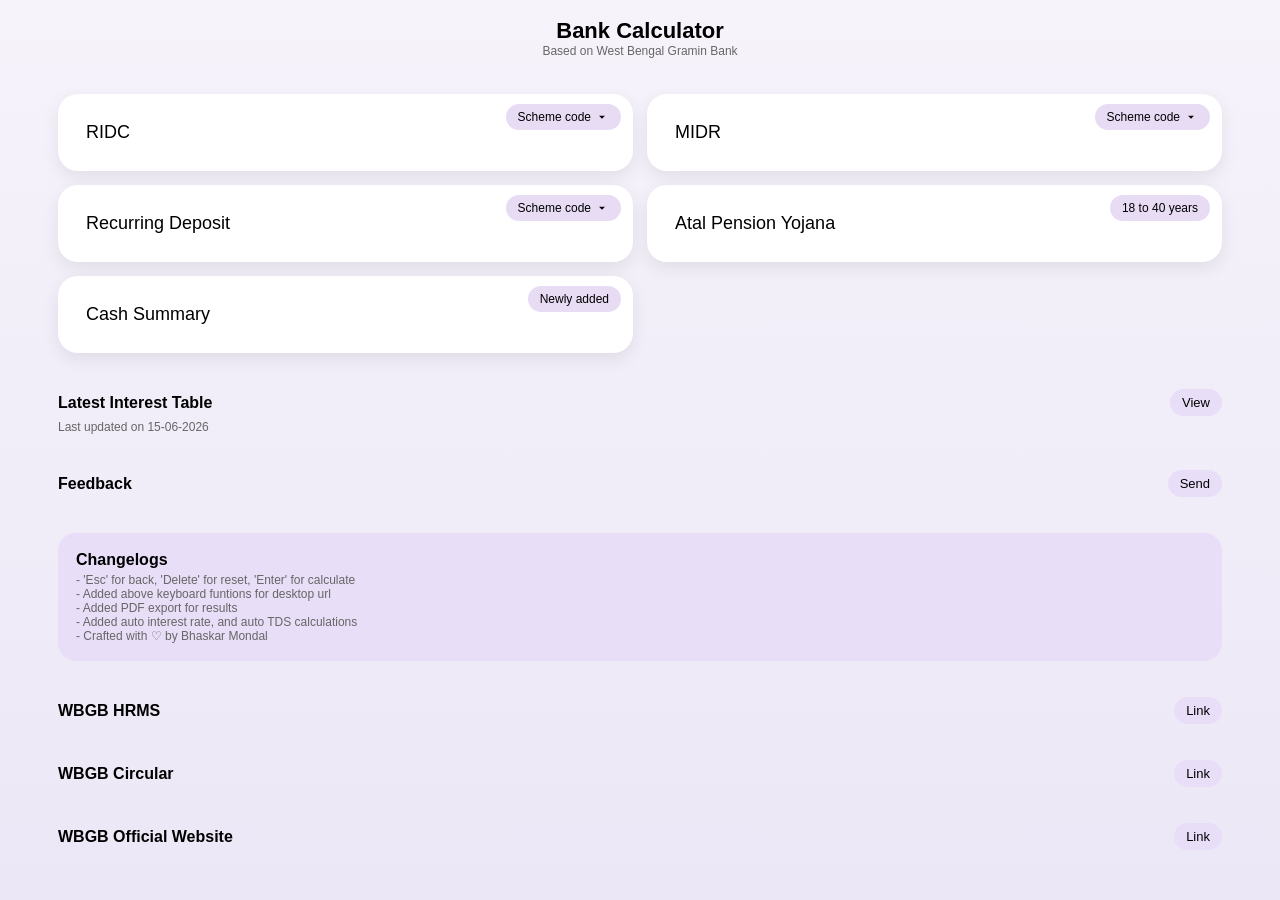
==== commit f1ef1e63: "Update index.html" ====
--- a/index.html
+++ b/index.html
@@ -87,6 +87,14 @@
 
         <div class="scheme-chip">
             <span class="label">18 to 40 years</span>
+        </div>
+    </div>
+<!-- CASH -->
+    <div class="card-wrapper">
+        <a href="cash.html" class="card">Cash Summary</a>
+
+        <div class="scheme-chip">
+            <span class="label">Newly added</span>
         </div>
     </div>
 
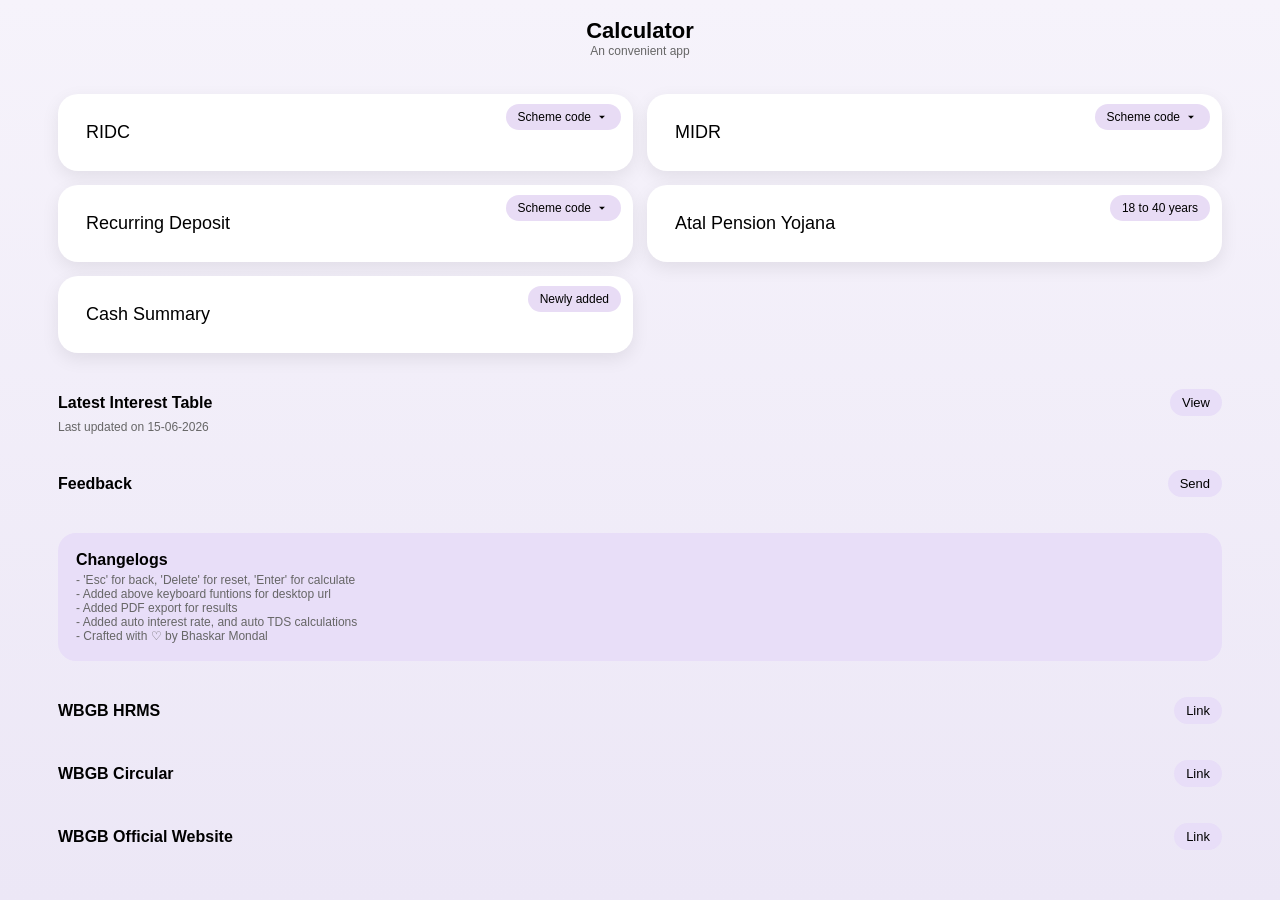
==== commit daae0190: "Update index.html" ====
--- a/index.html
+++ b/index.html
@@ -31,8 +31,8 @@
 
 <!-- HEADER -->
 <div class="section">
-    <div class="banner-title">Bank Calculator</div>
-    <div class="subtitle">Based on West Bengal Gramin Bank</div>
+    <div class="banner-title">Calculator</div>
+    <div class="subtitle">An convenient app</div>
 </div>
 
 <!-- CALCULATORS -->
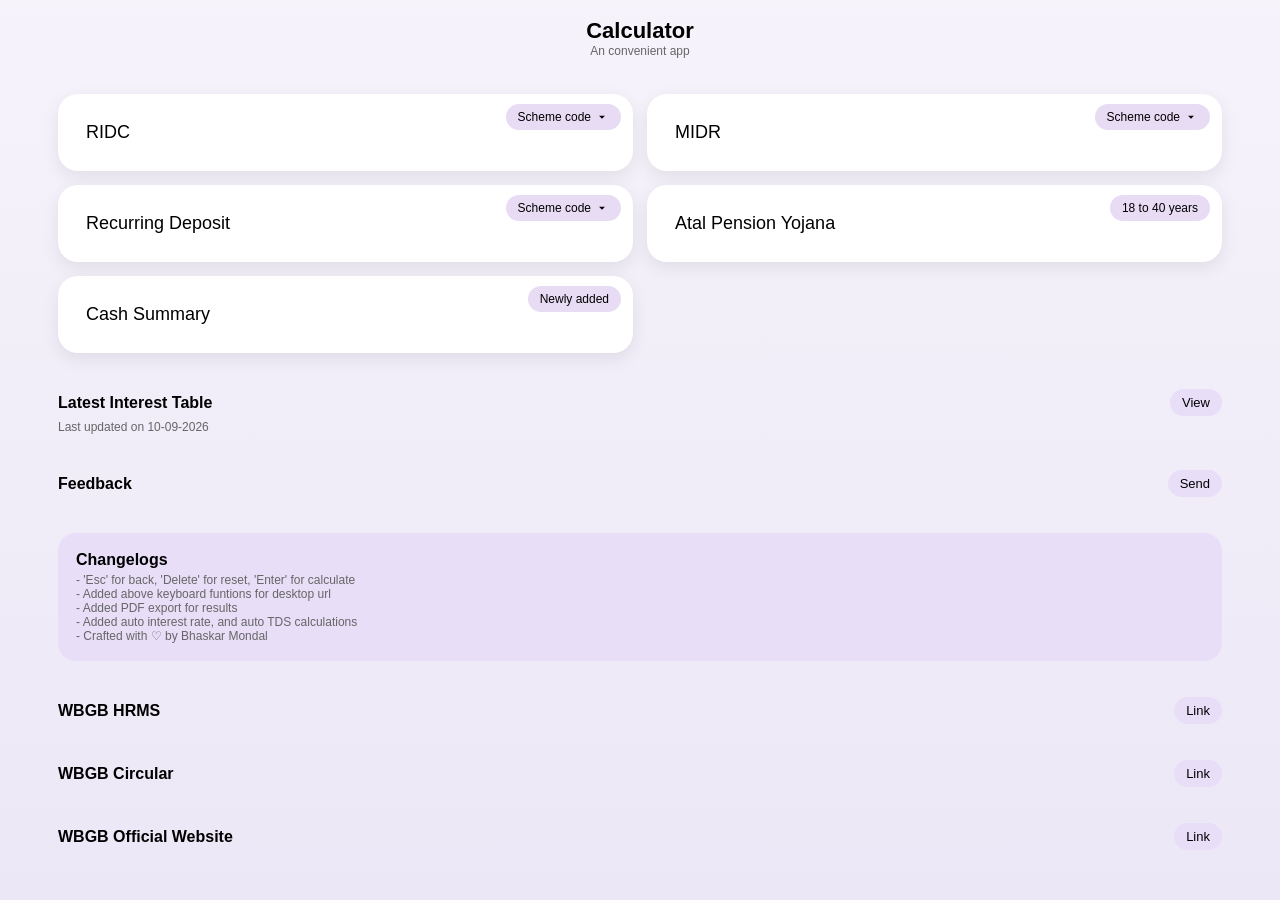
==== commit 2cdcbb6e: "Update index.html" ====
--- a/index.html
+++ b/index.html
@@ -107,7 +107,7 @@
         <div class="title">Latest Interest Table</div>
         <div class="chip" onclick="location.href='interest.html'">View</div>
     </div>
-    <div class="ubtitle">Last updated on 15-06-2026</div>
+    <div class="ubtitle">Last updated on 10-09-2026</div>
 </div>
 
 <!-- FEEDBACK -->
